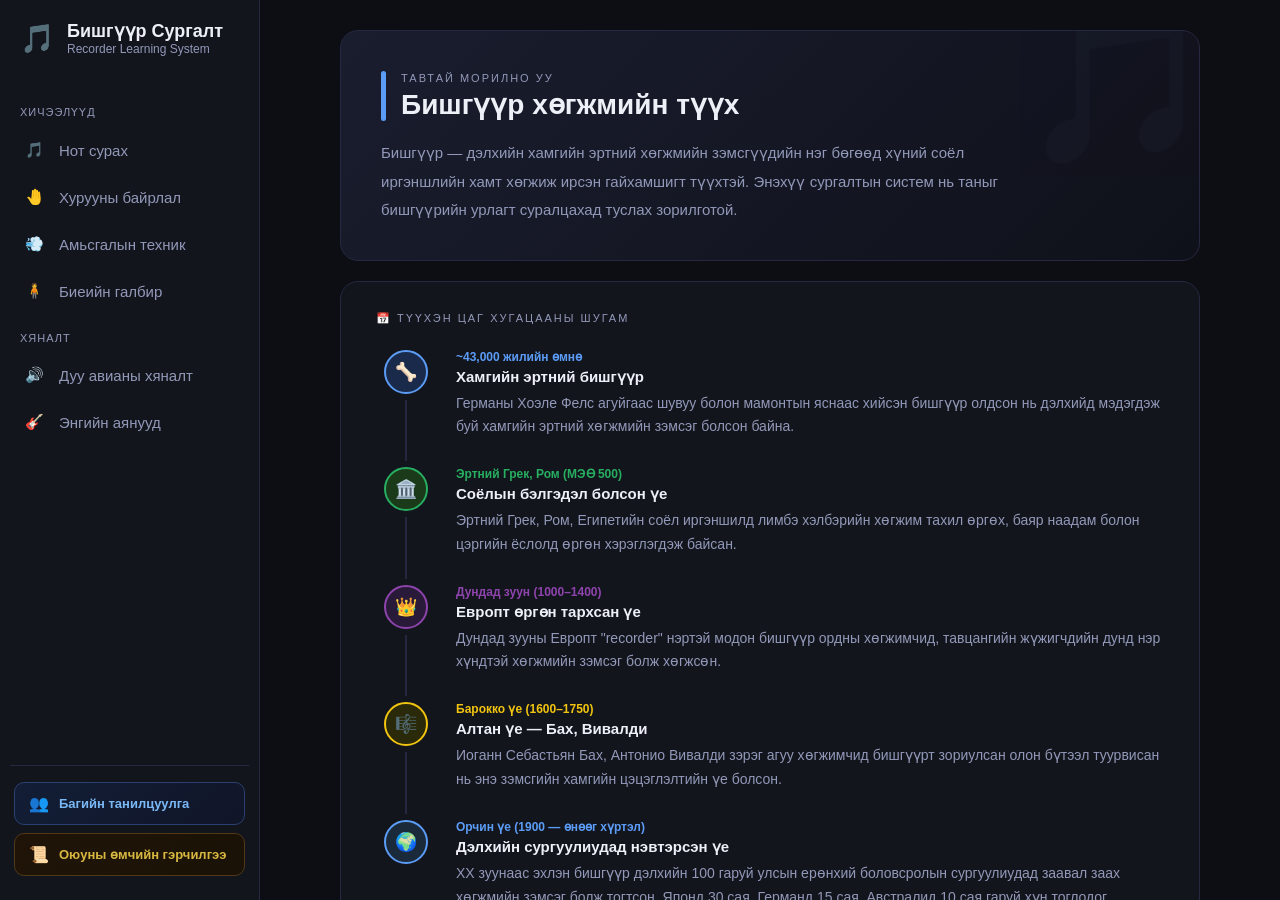
==== wwwroot/index.html @ 2602eafa "Rename Index.html to index.html" ====
﻿<!DOCTYPE html>
<html lang="mn">
<head>
    <meta charset="UTF-8" />
    <meta name="viewport" content="width=device-width, initial-scale=1.0" />
    <title>Бишгүүр Сургалт</title>
    <style>
        :root {
            --bg:  #0c0e14;
            --s1:  #13151d;
            --s2:  #191c28;
            --s3:  #1f2235;
            --bd:  #252840;
            --ac:  #5b9cf6;
            --tx:  #eef0f8;
            --tx2: #9298b8;
        }

        * { box-sizing: border-box; margin: 0; padding: 0; }

        body, html {
            background: var(--bg);
            color: var(--tx);
            font-family: 'Segoe UI', Tahoma, Geneva, Verdana, sans-serif;
            height: 100vh;
            overflow: hidden;
        }

        .app-wrapper { display: flex; height: 100vh; }

        /* ── Sidebar ── */
        .sidebar {
            width: 260px;
            background: var(--s1);
            border-right: 1px solid var(--bd);
            display: flex;
            flex-direction: column;
            padding: 20px 10px;
            flex-shrink: 0;
            overflow-y: auto;
        }
        .sidebar::-webkit-scrollbar { width: 4px; }
        .sidebar::-webkit-scrollbar-thumb { background: var(--bd); border-radius: 3px; }

        .sidebar-header {
            display: flex; align-items: center; gap: 12px;
            padding: 0 10px 30px;
        }
        .app-logo    { font-size: 28px; }
        .app-title   { font-weight: 700; font-size: 18px; color: var(--tx); }
        .app-subtitle{ font-size: 12px; color: var(--tx2); }

        .sidebar-label {
            font-size: 11px; text-transform: uppercase;
            letter-spacing: 1px; color: var(--tx2);
            margin: 20px 0 10px 10px;
        }

        .nav-menu { display: flex; flex-direction: column; gap: 5px; }

        .nav-btn {
            display: flex; align-items: center; gap: 15px;
            padding: 12px 15px;
            background: transparent; border: none;
            color: var(--tx2); border-radius: 10px;
            cursor: pointer; text-align: left;
            transition: 0.2s; font-size: 15px; width: 100%;
        }
        .nav-btn:hover  { background: var(--s2); color: var(--tx); }
        .nav-btn.active {
            background: var(--s3); color: var(--ac);
            border: 1px solid var(--bd);
        }

        /* ══════ ШИНЭ — Багийн танилцуулга & Гэрчилгээ товчнууд ══════ */
        .sb-special {
            margin-top: auto;
            padding: 16px 4px 4px;
            border-top: 1px solid var(--bd);
            display: flex;
            flex-direction: column;
            gap: 8px;
        }
        .sb-special-btn {
            display: flex;
            align-items: center;
            gap: 10px;
            width: 100%;
            padding: 11px 14px;
            border-radius: 10px;
            border: 1px solid #2a4070;
            background: linear-gradient(135deg, #121e36, #111528);
            color: #7ab8f5;
            font-size: 13px;
            font-weight: 600;
            font-family: inherit;
            cursor: pointer;
            text-align: left;
            transition: all .2s;
        }
        .sb-special-btn:hover {
            background: linear-gradient(135deg, #1a3060, #181d40);
            border-color: #4a90d9;
            color: #9ac8f8;
            transform: translateX(2px);
        }
        .sb-special-btn.gold {
            border-color: #503818;
            background: linear-gradient(135deg, #201408, #1a1206);
            color: #d8b840;
        }
        .sb-special-btn.gold:hover {
            background: linear-gradient(135deg, #2e1e0c, #22180a);
            border-color: #c09828;
            color: #f0d060;
        }

        /* ══════ MODAL ══════ */
        .lm-overlay {
            display: none;
            position: fixed;
            inset: 0;
            background: rgba(0,0,0,.78);
            backdrop-filter: blur(8px);
            z-index: 9999;
            align-items: center;
            justify-content: center;
            padding: 1rem;
            animation: fadeIn .2s ease;
        }
        .lm-overlay.open { display: flex; }
        @keyframes fadeIn {
            from { opacity: 0; }
            to   { opacity: 1; }
        }

        .lm-box {
            background: #0f111a;
            border: 1px solid #272a3e;
            border-radius: 18px;
            width: 100%;
            max-width: 720px;
            max-height: 90vh;
            overflow: hidden;
            display: flex;
            flex-direction: column;
            box-shadow: 0 28px 70px rgba(0,0,0,.75);
            animation: slideUp .3s cubic-bezier(.34,1.56,.64,1);
        }
        @keyframes slideUp {
            from { transform: translateY(20px); opacity: 0; }
            to   { transform: translateY(0); opacity: 1; }
        }

        .lm-header {
            padding: 18px 24px;
            border-bottom: 1px solid #1a1c2c;
            display: flex;
            align-items: flex-start;
            justify-content: space-between;
            gap: 14px;
            flex-shrink: 0;
        }
        .lm-badge {
            font-size: 9px; font-weight: 700; letter-spacing: .1em;
            text-transform: uppercase; padding: 3px 9px; border-radius: 5px;
            display: inline-block; margin-bottom: 6px;
        }
        .lm-badge.blue { background: #0a1828; color: #4a90d9; border: 1px solid #1a3050; }
        .lm-badge.gold { background: #1a1006; color: #c89828; border: 1px solid #302010; }
        .lm-title { font-size: 20px; font-weight: 700; line-height: 1.2; }
        .lm-close {
            width: 32px; height: 32px; border-radius: 8px;
            border: 1px solid #20222e; background: #13151e;
            color: #888; font-size: 16px; cursor: pointer;
            display: flex; align-items: center; justify-content: center;
            flex-shrink: 0;
            transition: .15s;
        }
        .lm-close:hover { background: #1c1e2c; color: #e0e0e8; transform: rotate(90deg); }

        .lm-body {
            padding: 20px 24px 24px;
            overflow-y: auto;
            flex: 1;
        }
        .lm-body::-webkit-scrollbar { width: 5px; }
        .lm-body::-webkit-scrollbar-thumb { background: #252838; border-radius: 3px; }

        /* ── ТЕАМ ── */
        .team-hero {
            display: flex; align-items: center; gap: 14px;
            padding: 14px 16px; margin-bottom: 14px;
            background: linear-gradient(135deg, #080d1a, #0c1120);
            border-radius: 12px; border: 1px solid #151e36;
        }
        .team-hero-icon { font-size: 36px; flex-shrink: 0; }
        .team-hero-name { font-size: 16px; font-weight: 700; color: #7ab8f5; }
        .team-hero-sub  { font-size: 11px; color: #5a6080; margin-top: 3px; }
        .team-count-pill {
            display: inline-flex; align-items: center; gap: 4px;
            background: #0a1828; border: 1px solid #1a3050; border-radius: 20px;
            padding: 3px 10px; font-size: 11px; color: #4a90d9; margin-top: 6px;
        }

        .search-wrap { position: relative; margin-bottom: 12px; }
        .search-input {
            width: 100%; padding: 9px 12px 9px 36px;
            background: #080a10; border: 1px solid #1e2030;
            border-radius: 9px; color: #d8d8e8;
            font-size: 13px; font-family: inherit; outline: none;
            transition: border-color .15s;
        }
        .search-input:focus { border-color: #3a70b0; }
        .search-input::placeholder { color: #444; }
        .search-icon {
            position: absolute; left: 12px; top: 50%;
            transform: translateY(-50%); font-size: 13px; pointer-events: none;
            color: #555;
        }

        .team-table-wrap {
            border-radius: 10px;
            border: 1px solid #181a26;
            background: #0a0c14;
        }
        .team-table { width: 100%; border-collapse: collapse; }
        .team-table thead { background: #0c0e16; }
        .team-table th {
            padding: 10px 12px; font-size: 10px; font-weight: 700;
            letter-spacing: .08em; text-transform: uppercase;
            color: #5a6080; text-align: left;
            border-bottom: 1px solid #1a1c28;
            position: sticky; top: 0;
            background: #0c0e16;
        }
        .team-table th:first-child { width: 36px; text-align: center; }
        .t-row { border-bottom: 1px solid #0e1018; transition: background .12s; }
        .t-row:last-child { border-bottom: none; }
        .t-row:hover { background: #111320; }
        .t-row td { padding: 10px 12px; font-size: 13px; vertical-align: middle; }
        .t-row td:first-child { text-align: center; }
        .t-num {
            font-size: 10px; color: #3a3c50; font-family: monospace;
            background: #0c0e16; border-radius: 4px; padding: 2px 6px;
        }
        .t-avatar {
            width: 28px; height: 28px; border-radius: 50%;
            display: inline-flex; align-items: center; justify-content: center;
            font-size: 11px; font-weight: 700; flex-shrink: 0;
        }
        .t-name { font-weight: 600; color: #ccccd8; display: flex; align-items: center; gap: 8px; }
        .t-school { color: #5a6a8a; font-size: 12px; }
        .t-subject {
            display: inline-block; padding: 3px 9px; border-radius: 5px;
            font-size: 11px; font-weight: 600;
        }
        .t-no-result { text-align: center; padding: 30px; color: #3a3c50; font-size: 13px; }

        /* ── ГЭРЧИЛГЭЭ ── */
        .cert-card {
            background: linear-gradient(160deg, #0e0c06, #14100a, #0e0c06);
            border: 2px solid #32240a;
            border-radius: 14px; padding: 24px;
            position: relative; overflow: hidden;
        }
        .cert-card::before {
            content: '';
            position: absolute; top: -50px; right: -50px;
            width: 180px; height: 180px;
            background: radial-gradient(circle, rgba(200,152,40,.12), transparent 70%);
            pointer-events: none;
        }
        .cert-seal {
            position: absolute; top: 18px; right: 20px;
            font-size: 36px; opacity: .55;
        }
        .cert-tag {
            font-size: 10px; font-weight: 700; letter-spacing: .14em;
            color: #c09828; text-transform: uppercase; margin-bottom: 10px;
        }
        .cert-school-name {
            font-size: 26px; font-weight: 800; color: #f0c840;
            letter-spacing: .04em; margin-bottom: 4px;
        }
        .cert-school-full { font-size: 12px; color: #907020; margin-bottom: 14px; }
        .cert-divider {
            height: 1px;
            background: linear-gradient(90deg, transparent, #302010, transparent);
            margin: 14px 0;
        }
        .cert-body {
            background: linear-gradient(135deg, #1a1206, #120e04);
            border: 1px solid #4a3010;
            border-radius: 12px; padding: 16px 18px;
            margin: 12px 0;
        }
        .cert-body-title {
            font-size: 11px; font-weight: 700; letter-spacing: .08em;
            color: #d0a030; text-transform: uppercase; margin-bottom: 10px;
            display: flex; align-items: center; gap: 6px;
        }
        .cert-body-text {
            font-size: 14px; color: #e8c060; line-height: 1.7;
            font-weight: 600;
        }
        .cert-info-grid {
            display: grid; grid-template-columns: 1fr 1fr; gap: 10px;
            margin-top: 14px;
        }
        .cert-info-item {
            background: rgba(255,255,255,.025);
            border: 1px solid #2a1c08;
            border-radius: 8px; padding: 10px 12px;
        }
        .cert-info-label {
            font-size: 9px; letter-spacing: .1em; color: #604818;
            text-transform: uppercase; margin-bottom: 4px;
        }
        .cert-info-value { font-size: 12px; color: #c09828; font-weight: 600; }
        .cert-footer {
            text-align: center; padding: 10px 14px; margin-top: 16px;
            background: #080602; border-radius: 8px;
            border: 1px solid #28180a;
            font-size: 10px; color: #604818;
        }

        /* ── Үндсэн агуулга ── */
        .main-content {
            flex: 1; overflow-y: auto; padding: 30px;
        }

        .content-card {
            background: var(--s1);
            border: 1px solid var(--bd);
            border-radius: 16px;
            padding: 30px;
            max-width: 900px;
            margin: 0 auto;
        }

        /* Scrollbar */
        ::-webkit-scrollbar { width: 4px; height: 4px; }
        ::-webkit-scrollbar-track { background: transparent; }
        ::-webkit-scrollbar-thumb { background: var(--bd); border-radius: 3px; }
    </style>
</head>
<body>

<div class="app-wrapper">

    <!-- ══════════ SIDEBAR ══════════ -->
    <div class="sidebar">
        <div class="sidebar-header">
            <div class="app-logo">🎵</div>
            <div>
                <div class="app-title">Бишгүүр Сургалт</div>
                <div class="app-subtitle">Recorder Learning System</div>
            </div>
        </div>

        <div class="sidebar-label">ХИЧЭЭЛҮҮД</div>
        <div class="nav-menu">
            <button class="nav-btn" onclick="loadLesson('notes', this)">
                <span>🎵</span> Нот сурах
            </button>
            <button class="nav-btn" onclick="loadLesson('fingering', this)">
                <span>🤚</span> Хурууны байрлал
            </button>
            <button class="nav-btn" onclick="loadLesson('breathing', this)">
                <span>💨</span> Амьсгалын техник
            </button>
            <button class="nav-btn" onclick="loadLesson('posture', this)">
                <span>🧍</span> Биеийн галбир
            </button>
        </div>

        <div class="sidebar-label">ХЯНАЛТ</div>
        <div class="nav-menu">
            <button class="nav-btn" onclick="loadLesson('sound', this)">
                <span>🔊</span> Дуу авианы хяналт
            </button>
            <button class="nav-btn" onclick="loadLesson('songs', this)">
                <span>🎸</span> Энгийн аянууд
            </button>
        </div>

        <!-- ══════════ ШИНЭ — Багийн танилцуулга & Гэрчилгээ ══════════ -->
        <div class="sb-special">
            <button type="button" class="sb-special-btn" onclick="openTeamModal()">
                <span style="font-size:16px;">👥</span> Багийн танилцуулга
            </button>
            <button type="button" class="sb-special-btn gold" onclick="openCertModal()">
                <span style="font-size:16px;">📜</span> Оюуны өмчийн гэрчилгээ
            </button>
        </div>

    </div>

    <!-- ══════════ ҮНДСЭН АГУУЛГА ══════════ -->
    <div class="main-content" id="main-wrapper">
        <div id="main-container">

            <!-- ══════ НҮҮР ХУУДАС — БИШГҮҮРИЙН ТҮҮХ ══════ -->
            <div style="display:flex; flex-direction:column; gap:20px; max-width:860px; margin:0 auto;">

                <!-- Hero хэсэг -->
                <div style="background: linear-gradient(135deg, #1a1d2e 0%, #0f111a 100%);
                            border: 1px solid var(--bd); border-radius: 18px;
                            padding: 40px 40px 35px; position: relative; overflow: hidden;">
                    <div style="position:absolute; top:-30px; right:-20px;
                                font-size:160px; opacity:0.06; line-height:1;">🎵</div>
                    <div style="display:flex; align-items:center; gap:15px; margin-bottom:18px;">
                        <div style="width:5px; height:50px; background:var(--ac); border-radius:3px;"></div>
                        <div>
                            <div style="font-size:11px; letter-spacing:2px;
                                        color:var(--tx2); text-transform:uppercase;">
                                Тавтай морилно уу
                            </div>
                            <h1 style="font-size:28px; color:var(--tx); margin-top:4px;">
                                Бишгүүр хөгжмийн түүх
                            </h1>
                        </div>
                    </div>
                    <p style="color:var(--tx2); font-size:15px; line-height:1.9; max-width:640px;">
                        Бишгүүр — дэлхийн хамгийн эртний хөгжмийн зэмсгүүдийн нэг бөгөөд
                        хүний соёл иргэншлийн хамт хөгжиж ирсэн гайхамшигт түүхтэй.
                        Энэхүү сургалтын систем нь таныг бишгүүрийн урлагт суралцахад
                        туслах зорилготой.
                    </p>
                </div>

                <!-- Цаг хугацааны шугам -->
                <div style="background:var(--s1); border:1px solid var(--bd);
                            border-radius:18px; padding:30px 35px;">
                    <div style="font-size:11px; letter-spacing:2px; color:var(--tx2);
                                text-transform:uppercase; margin-bottom:25px;">
                        📅 Түүхэн цаг хугацааны шугам
                    </div>

                    <div style="display:flex; flex-direction:column; gap:0;">

                        <div style="display:flex; gap:20px; align-items:stretch;">
                            <div style="display:flex; flex-direction:column; align-items:center; min-width:60px;">
                                <div style="width:44px; height:44px; border-radius:50%;
                                            background:#1a2a4a; border:2px solid var(--ac);
                                            display:flex; align-items:center; justify-content:center;
                                            font-size:18px; flex-shrink:0;">🦴</div>
                                <div style="width:2px; flex:1; background:var(--bd);
                                            margin:6px 0; min-height:30px;"></div>
                            </div>
                            <div style="padding-bottom:28px;">
                                <div style="font-size:12px; color:var(--ac); font-weight:600; margin-bottom:4px;">~43,000 жилийн өмнө</div>
                                <div style="font-size:15px; font-weight:700; color:var(--tx); margin-bottom:6px;">Хамгийн эртний бишгүүр</div>
                                <div style="font-size:14px; color:var(--tx2); line-height:1.7;">Германы Хоэле Фелс агуйгаас шувуу болон мамонтын яснаас хийсэн бишгүүр олдсон нь дэлхийд мэдэгдэж буй хамгийн эртний хөгжмийн зэмсэг болсон байна.</div>
                            </div>
                        </div>

                        <div style="display:flex; gap:20px; align-items:stretch;">
                            <div style="display:flex; flex-direction:column; align-items:center; min-width:60px;">
                                <div style="width:44px; height:44px; border-radius:50%;
                                            background:#1a3a1a; border:2px solid #27ae60;
                                            display:flex; align-items:center; justify-content:center;
                                            font-size:18px; flex-shrink:0;">🏛️</div>
                                <div style="width:2px; flex:1; background:var(--bd); margin:6px 0; min-height:30px;"></div>
                            </div>
                            <div style="padding-bottom:28px;">
                                <div style="font-size:12px; color:#27ae60; font-weight:600; margin-bottom:4px;">Эртний Грек, Ром (МЭӨ 500)</div>
                                <div style="font-size:15px; font-weight:700; color:var(--tx); margin-bottom:6px;">Соёлын бэлгэдэл болсон үе</div>
                                <div style="font-size:14px; color:var(--tx2); line-height:1.7;">Эртний Грек, Ром, Египетийн соёл иргэншилд лимбэ хэлбэрийн хөгжим тахил өргөх, баяр наадам болон цэргийн ёслолд өргөн хэрэглэгдэж байсан.</div>
                            </div>
                        </div>

                        <div style="display:flex; gap:20px; align-items:stretch;">
                            <div style="display:flex; flex-direction:column; align-items:center; min-width:60px;">
                                <div style="width:44px; height:44px; border-radius:50%;
                                            background:#2a1a3a; border:2px solid #8e44ad;
                                            display:flex; align-items:center; justify-content:center;
                                            font-size:18px; flex-shrink:0;">👑</div>
                                <div style="width:2px; flex:1; background:var(--bd); margin:6px 0; min-height:30px;"></div>
                            </div>
                            <div style="padding-bottom:28px;">
                                <div style="font-size:12px; color:#8e44ad; font-weight:600; margin-bottom:4px;">Дундад зуун (1000–1400)</div>
                                <div style="font-size:15px; font-weight:700; color:var(--tx); margin-bottom:6px;">Европт өргөн тархсан үе</div>
                                <div style="font-size:14px; color:var(--tx2); line-height:1.7;">Дундад зууны Европт "recorder" нэртэй модон бишгүүр ордны хөгжимчид, тавцангийн жүжигчдийн дунд нэр хүндтэй хөгжмийн зэмсэг болж хөгжсөн.</div>
                            </div>
                        </div>

                        <div style="display:flex; gap:20px; align-items:stretch;">
                            <div style="display:flex; flex-direction:column; align-items:center; min-width:60px;">
                                <div style="width:44px; height:44px; border-radius:50%;
                                            background:#2a2a0a; border:2px solid #f1c40f;
                                            display:flex; align-items:center; justify-content:center;
                                            font-size:18px; flex-shrink:0;">🎼</div>
                                <div style="width:2px; flex:1; background:var(--bd); margin:6px 0; min-height:30px;"></div>
                            </div>
                            <div style="padding-bottom:28px;">
                                <div style="font-size:12px; color:#f1c40f; font-weight:600; margin-bottom:4px;">Барокко үе (1600–1750)</div>
                                <div style="font-size:15px; font-weight:700; color:var(--tx); margin-bottom:6px;">Алтан үе — Бах, Вивалди</div>
                                <div style="font-size:14px; color:var(--tx2); line-height:1.7;">Иоганн Себастьян Бах, Антонио Вивалди зэрэг агуу хөгжимчид бишгүүрт зориулсан олон бүтээл туурвисан нь энэ зэмсгийн хамгийн цэцэглэлтийн үе болсон.</div>
                            </div>
                        </div>

                        <div style="display:flex; gap:20px; align-items:stretch;">
                            <div style="display:flex; flex-direction:column; align-items:center; min-width:60px;">
                                <div style="width:44px; height:44px; border-radius:50%;
                                            background:#1a2a3a; border:2px solid var(--ac);
                                            display:flex; align-items:center; justify-content:center;
                                            font-size:18px; flex-shrink:0;">🌍</div>
                            </div>
                            <div style="padding-bottom:10px;">
                                <div style="font-size:12px; color:var(--ac); font-weight:600; margin-bottom:4px;">Орчин үе (1900 — өнөөг хүртэл)</div>
                                <div style="font-size:15px; font-weight:700; color:var(--tx); margin-bottom:6px;">Дэлхийн сургуулиудад нэвтэрсэн үе</div>
                                <div style="font-size:14px; color:var(--tx2); line-height:1.7;">XX зуунаас эхлэн бишгүүр дэлхийн 100 гаруй улсын ерөнхий боловсролын сургуулиудад заавал заах хөгжмийн зэмсэг болж тогтсон. Японд 30 сая, Германд 15 сая, Австралид 10 сая гаруй хүн тоглодог.</div>
                            </div>
                        </div>

                    </div>
                </div>

                <!-- Статистик карт -->
                <div style="display:grid; grid-template-columns:repeat(3,1fr); gap:15px;">
                    <div style="background:var(--s1); border:1px solid var(--bd); border-radius:14px; padding:22px; text-align:center;">
                        <div style="font-size:36px; font-weight:900; color:var(--ac); line-height:1;">43,000+</div>
                        <div style="font-size:13px; color:var(--tx2); margin-top:6px;">жилийн түүхтэй</div>
                    </div>
                    <div style="background:var(--s1); border:1px solid var(--bd); border-radius:14px; padding:22px; text-align:center;">
                        <div style="font-size:36px; font-weight:900; color:#27ae60; line-height:1;">100+</div>
                        <div style="font-size:13px; color:var(--tx2); margin-top:6px;">улсад заагддаг</div>
                    </div>
                    <div style="background:var(--s1); border:1px solid var(--bd); border-radius:14px; padding:22px; text-align:center;">
                        <div style="font-size:36px; font-weight:900; color:#f1c40f; line-height:1;">50M+</div>
                        <div style="font-size:13px; color:var(--tx2); margin-top:6px;">тоглогч дэлхий даяар</div>
                    </div>
                </div>

                <!-- Яагаад бишгүүр сурах вэ -->
                <div style="background:var(--s1); border:1px solid var(--bd); border-radius:18px; padding:30px 35px; margin-bottom:30px;">
                    <div style="font-size:11px; letter-spacing:2px; color:var(--tx2); text-transform:uppercase; margin-bottom:20px;">🎯 Яагаад бишгүүр сурах вэ?</div>
                    <div style="display:grid; grid-template-columns:1fr 1fr; gap:14px;">
                        <div style="display:flex; gap:14px; align-items:flex-start; background:var(--s2); border-radius:12px; padding:16px;">
                            <div style="font-size:24px;">🧠</div>
                            <div>
                                <div style="font-size:14px; font-weight:700; color:var(--tx); margin-bottom:4px;">Тархины хөгжил</div>
                                <div style="font-size:13px; color:var(--tx2); line-height:1.6;">Хөгжим тоглох нь тархины хоёр хагасыг зэрэг ажиллуулж, санах ой болон анхаарлыг сайжруулдаг.</div>
                            </div>
                        </div>
                        <div style="display:flex; gap:14px; align-items:flex-start; background:var(--s2); border-radius:12px; padding:16px;">
                            <div style="font-size:24px;">💨</div>
                            <div>
                                <div style="font-size:14px; font-weight:700; color:var(--tx); margin-bottom:4px;">Амьсгалын чадвар</div>
                                <div style="font-size:13px; color:var(--tx2); line-height:1.6;">Бишгүүр үлээх нь уушгины багтаамжийг нэмэгдүүлж, амьсгалын зөв техникийг сургадаг.</div>
                            </div>
                        </div>
                        <div style="display:flex; gap:14px; align-items:flex-start; background:var(--s2); border-radius:12px; padding:16px;">
                            <div style="font-size:24px;">👐</div>
                            <div>
                                <div style="font-size:14px; font-weight:700; color:var(--tx); margin-bottom:4px;">Хурууны нарийн моторик</div>
                                <div style="font-size:13px; color:var(--tx2); line-height:1.6;">Хурууны нарийн хөдөлгөөн нь гарын булчин болон мэдрэлийг хөгжүүлдэг.</div>
                            </div>
                        </div>
                        <div style="display:flex; gap:14px; align-items:flex-start; background:var(--s2); border-radius:12px; padding:16px;">
                            <div style="font-size:24px;">🎒</div>
                            <div>
                                <div style="font-size:14px; font-weight:700; color:var(--tx); margin-bottom:4px;">Хялбар эхлэлийн зэмсэг</div>
                                <div style="font-size:13px; color:var(--tx2); line-height:1.6;">Бусад хөгжмийн зэмсгийн суурь болдог тул хөгжмийн боловсролд хамгийн тохиромжтой эхлэл.</div>
                            </div>
                        </div>
                    </div>
                </div>

            </div>
            <!-- ══════ НҮҮР ХУУДАС ТӨГСГӨЛ ══════ -->

        </div>
    </div>

</div>

<!-- ══════════ MODAL 1: БАГИЙН ТАНИЛЦУУЛГА ══════════ -->
<div class="lm-overlay" id="modal-team" onclick="if(event.target===this)closeTeamModal()">
    <div class="lm-box">
        <div class="lm-header">
            <div>
                <div class="lm-badge blue">👥 БИШГҮҮР СУРГАЛТЫН СИСТЕМ</div>
                <div class="lm-title" style="color:#7ab8f5">Багийн танилцуулга</div>
            </div>
            <button class="lm-close" onclick="closeTeamModal()">✕</button>
        </div>
        <div class="lm-body">
            <div class="team-hero">
                <div class="team-hero-icon">🏫</div>
                <div>
                    <div class="team-hero-name">БИШГҮҮР СУРГАЛТЫН СИСТЕМ</div>
                    <div class="team-hero-sub">Recorder Learning System · Багийн гишүүд</div>
                    <div class="team-count-pill">👩‍🏫 <span id="team-count-lbl">26</span> багш</div>
                </div>
            </div>
            <div class="search-wrap">
                <span class="search-icon">🔍</span>
                <input class="search-input" id="team-search-inp" type="text"
                       placeholder="Нэр, сургууль, хичээлээр хайх..."
                       oninput="renderTeamTable(this.value)">
            </div>
            <div class="team-table-wrap">
                <table class="team-table">
                    <thead>
                        <tr>
                            <th>#</th>
                            <th>Багшийн нэр</th>
                            <th>Сургууль / байгууллага</th>
                            <th>Хичээл</th>
                        </tr>
                    </thead>
                    <tbody id="team-tbody"></tbody>
                </table>
            </div>
        </div>
    </div>
</div>

<!-- ══════════ MODAL 2: ОЮУНЫ ӨМЧИЙН ГЭРЧИЛГЭЭ ══════════ -->
<div class="lm-overlay" id="modal-cert" onclick="if(event.target===this)closeCertModal()">
    <div class="lm-box" style="max-width:560px;">
        <div class="lm-header">
            <div>
                <div class="lm-badge gold">📜 ОЮУНЫ ӨМЧИЙН ГЭРЧИЛГЭЭ</div>
                <div class="lm-title" style="color:#e8c040">Бишгүүр Сургалтын Систем</div>
            </div>
            <button class="lm-close" onclick="closeCertModal()">✕</button>
        </div>
        <div class="lm-body">
            <div class="cert-card">
                <div class="cert-seal">🏅</div>
                <div class="cert-tag">📌 Бүтээгч баг</div>
                <div class="cert-school-name">БАГАТЭНГЭР</div>
                <div class="cert-school-full">Олон улсын сургууль</div>

                <div class="cert-divider"></div>

                <div class="cert-body">
                    <div class="cert-body-title">
                        💻 Багийн нэр
                    </div>
                    <div class="cert-body-text">
                        Багатэнгэр ОУ сургуулийн<br>
                        Мэдээлэл технологийн баг
                    </div>
                </div>

                <div class="cert-info-grid">
                    <div class="cert-info-item">
                        <div class="cert-info-label">📅 Огноо</div>
                        <div class="cert-info-value">2025 он</div>
                    </div>
                    <div class="cert-info-item">
                        <div class="cert-info-label">🎵 Бүтээгдэхүүн</div>
                        <div class="cert-info-value">Бишгүүр Сургалт</div>
                    </div>
                    <div class="cert-info-item">
                        <div class="cert-info-label">⚙️ Технологи</div>
                        <div class="cert-info-value">HTML5 / JavaScript</div>
                    </div>
                    <div class="cert-info-item">
                        <div class="cert-info-label">🏆 Эрх</div>
                        <div class="cert-info-value">Хамгаалагдсан</div>
                    </div>
                </div>

                <div class="cert-footer">
                    © 2025 БАГАТЭНГЭР ОУ СУРГУУЛЬ · Бүх эрх хуулиар хамгаалагдсан
                </div>
            </div>
        </div>
    </div>
</div>

<script>
    /* ══════════════════════════════════════
       БАГИЙН ӨГӨГДӨЛ — 26 багш
    ══════════════════════════════════════ */
    const TEAM = [
        { name:'Баасанжав Цэдмаа',              school:'Ирээдүй',                                              subject:'Англи хэл' },
        { name:'Махвал Золжаргал',              school:'Нийслэлийн нэгдүгээр сургууль',                       subject:'Газарзүйн багш' },
        { name:'Дамдинбазар Цэрэннамжил',       school:'Ивээлийн найзууд цэцэрлэг',                           subject:'Монгол хэлний багш' },
        { name:'Мөнхтөр Отгончимэг',            school:'—',                                                    subject:'Сургуулийн өмнөх боловсролын багш' },
        { name:'Шура Болормаа',                 school:'Ерөнхий Боловсролын Номын ёс сургууль',                subject:'Мэдээллийн технологи' },
        { name:'Г. Отгонтуяа',                  school:'62-р сургууль',                                        subject:'Дүрслэх урлаг' },
        { name:'Гансүх Батгэрэл',               school:'Номын ёс сургууль',                                    subject:'Солонгос хэлний багш' },
        { name:'Б. Дайрий',                     school:'НЕБ-ын Ирээдүй сургууль',                             subject:'Нийгмийн ухааны багш' },
        { name:'Аюушжав овогтой Алтанцэцэг',    school:'НЕБ-ын Эрдмийн Өргөө сургууль',                       subject:'Бага ангийн багш' },
        { name:'Мөнхбаатарын Нандин-Эрдэнэ',    school:'НЕБ-ын 45-р сургууль',                                 subject:'Дизайн технологи' },
        { name:'Дарамбазар Сугармаа',           school:'11-р сургууль',                                        subject:'Биологи' },
        { name:'Пүрвээ Үнэнбат',                school:'"Үр-Эрдэнэ" өдөр өнжүүлэх төв',                       subject:'Бага боловсролын багш' },
        { name:'Балжинням Баттуяа',             school:'Нийслэлийн ерөнхий боловсролын "Ирээдүй" сургууль',    subject:'Бага ангийн багш' },
        { name:'Амар овогтой Цэндбаатар',       school:'Цэлмэг Дижитал интернэйшнл сургууль',                  subject:'График дизайн' },
        { name:'Баатар Армунаа',                school:'Шинэ эхлэл олон улсын хөтөлбөрийн сургууль',           subject:'Математикийн багш' },
        { name:'Дүвчиндорж Оюунчимэг',          school:'—',                                                    subject:'Англи хэл' },
        { name:'Отгоны Мөнхцэцэг',              school:'НЕБ-ын 63 дугаар сургууль',                            subject:'Тусгай хэрэгцээт боловсрол' },
        { name:'Батнямын Даваажаргал',          school:'НЕБ-ийн "Хөгжил" сургууль',                            subject:'Англи хэлний багш' },
        { name:'Дэмбэрэлбаясгалан Дэлгэрмаа',   school:'25-р сургууль',                                        subject:'Түүх, тусгай хэрэгцээт боловсролын багш' },
        { name:'Ганмягмар овогтой Дөлгөөнсувд', school:'ШУТИС',                                                subject:'Мэдээлэл холбооны сүлжээний инжнерчлэл' },
        { name:'Дэлгэрийн Амармэнд',            school:'52-р сургууль',                                        subject:'Мэдээллийн технологийн багш' },
        { name:'Аръяа Болортуяа',               school:'31-р сургууль',                                        subject:'Мэдээлэл технологийн багш' },
        { name:'Б. Долгорсүрэн',                school:'Ирээдүй',                                              subject:'Бага ангийн багш' },
        { name:'Рагчаагийн Бигэрмаа',           school:'ШУТИС, Гадаад хэлний сургууль, Ази судлалын тэнхим',   subject:'Монгол хэл, уран зохиолын багш' },
        { name:'Намшир Ариунзаяа',              school:'11-р сургууль',                                        subject:'Дүрслэх урлаг дизайн технологийн багш' },
        { name:'Наранцэцэг Шинэбаяр',           school:'16-р сургууль',                                        subject:'Дизайн технологи багш' },
    ];

    const AV_COLORS = ['#4a90d9','#3dbe6a','#9a70d9','#d060a0','#d0a030','#e07050','#3dc8b0','#5090e0','#c050c0','#50c080','#d97070','#7090e0'];

    /* Хичээлийн төрөлд харгалзах өнгөний загвар */
    function subjectStyle(s) {
        if (s.includes('МТ') || s.includes('Мэдээл') || s.includes('инжнер'))
            return 'background:#081424;color:#4890d8;border:1px solid #102040';
        if (s.includes('Дизайн') || s.includes('График') || s.includes('Дүрслэх'))
            return 'background:#14082a;color:#9060d0;border:1px solid #201040';
        if (s.includes('Англи'))
            return 'background:#081a1a;color:#30b0a0;border:1px solid #0e2828';
        if (s.includes('Монгол') || s.includes('уран'))
            return 'background:#081a10;color:#30a860;border:1px solid #0e2818';
        if (s.includes('Биологи'))
            return 'background:#081808;color:#40a840;border:1px solid #0e2810';
        if (s.includes('Бага') || s.includes('өмнөх'))
            return 'background:#1a1808;color:#c0a020;border:1px solid #282408';
        if (s.includes('Математик'))
            return 'background:#081428;color:#4080d0;border:1px solid #102038';
        if (s.includes('Түүх') || s.includes('Нийгмийн'))
            return 'background:#181408;color:#b08020;border:1px solid #281e08';
        if (s.includes('Тусгай'))
            return 'background:#201008;color:#d06820;border:1px solid #301808';
        if (s.includes('Солонгос'))
            return 'background:#180818;color:#d060b0;border:1px solid #280828';
        if (s.includes('Газар'))
            return 'background:#081808;color:#40a840;border:1px solid #0e2810';
        return 'background:#101216;color:#607080;border:1px solid #181e24';
    }

    /* Хүснэгтийг рендерлэх — хайлт хийсэн үед шүүнэ */
    function renderTeamTable(query) {
        query = (query || '').toLowerCase().trim();
        const list = query
            ? TEAM.filter(m =>
                m.name.toLowerCase().includes(query) ||
                m.school.toLowerCase().includes(query) ||
                m.subject.toLowerCase().includes(query))
            : TEAM;

        document.getElementById('team-count-lbl').textContent = list.length;
        const tbody = document.getElementById('team-tbody');
        tbody.innerHTML = '';

        if (!list.length) {
            tbody.innerHTML = '<tr><td colspan="4" class="t-no-result">🔍 Тохирох багш олдсонгүй</td></tr>';
            return;
        }

        list.forEach(m => {
            const realIndex = TEAM.indexOf(m);
            const col = AV_COLORS[realIndex % AV_COLORS.length];
            // Овог үсэгийг арилгаж эхний үсэгийг авах
            const init = m.name.replace(/^[А-ЯӨҮа-яөүA-Z]\.\s*/, '').charAt(0).toUpperCase();

            const tr = document.createElement('tr');
            tr.className = 't-row';
            tr.innerHTML = `
                <td><span class="t-num">${String(realIndex + 1).padStart(2, '0')}</span></td>
                <td>
                    <div class="t-name">
                        <span class="t-avatar" style="background:${col}1e;border:1.5px solid ${col}55;color:${col}">${init}</span>
                        ${m.name}
                    </div>
                </td>
                <td><span class="t-school">${m.school}</span></td>
                <td><span class="t-subject" style="${subjectStyle(m.subject)}">${m.subject}</span></td>
            `;
            tbody.appendChild(tr);
        });
    }

    /* Modal нээх / хаах */
    function openTeamModal() {
        renderTeamTable('');
        document.getElementById('team-search-inp').value = '';
        document.getElementById('modal-team').classList.add('open');
        document.body.style.overflow = 'hidden';
        setTimeout(() => document.getElementById('team-search-inp').focus(), 280);
    }
    function closeTeamModal() {
        document.getElementById('modal-team').classList.remove('open');
        document.body.style.overflow = '';
    }
    function openCertModal() {
        document.getElementById('modal-cert').classList.add('open');
        document.body.style.overflow = 'hidden';
    }
    function closeCertModal() {
        document.getElementById('modal-cert').classList.remove('open');
        document.body.style.overflow = '';
    }

    /* ESC товчоор хаах */
    document.addEventListener('keydown', e => {
        if (e.key === 'Escape') {
            closeTeamModal();
            closeCertModal();
        }
    });

    /* ══════════════════════════════════════
       ХИЧЭЭЛ АЧААЛАХ
    ══════════════════════════════════════ */
    function loadLesson(lessonType, element) {
        const mainContainer = document.getElementById('main-container');
        const mainWrapper   = document.getElementById('main-wrapper');

        document.querySelectorAll('.nav-btn').forEach(btn => btn.classList.remove('active'));
        if (element) element.classList.add('active');

        if (lessonType === 'notes') {
            mainWrapper.style.padding  = '0';
            mainWrapper.style.overflow = 'hidden';
            mainContainer.innerHTML = `
                <div style="height:100vh; width:100%; overflow:hidden;">
                    <iframe src="/notes_lesson.html"
                            style="width:100%; height:100%; border:none;"
                            allow="autoplay"></iframe>
                </div>`;
        }
        else if (lessonType === 'fingering') {
            mainWrapper.style.padding  = '0';
            mainWrapper.style.overflow = 'hidden';
            mainContainer.innerHTML = `
                <div style="height:100vh; width:100%; overflow:hidden;">
                    <iframe src="/fingering_lesson.html"
                            style="width:100%; height:100%; border:none;"
                            allow="autoplay"></iframe>
                </div>`;
        }
        else if (lessonType === 'posture') {
            mainWrapper.style.padding  = '30px';
            mainWrapper.style.overflow = 'auto';
            mainContainer.innerHTML = `
                <div style="height:calc(100vh - 80px); width:100%; border-radius:16px;
                            overflow:hidden; border:1px solid #252840; background:#000;">
                    <iframe src="/posture_coach.html"
                            style="width:100%; height:100%; border:none;"
                            allow="camera; microphone;"></iframe>
                </div>`;
        }
        else if (lessonType === 'breathing') {
            mainWrapper.style.padding  = '30px';
            mainWrapper.style.overflow = 'auto';
            mainContainer.innerHTML = `
                <div style="height:calc(100vh - 80px); width:100%; border-radius:16px;
                            overflow:hidden; border:1px solid #252840; background:#1a1a2e;">
                    <iframe src="/breathing_lesson.html"
                            style="width:100%; height:100%; border:none;"></iframe>
                </div>`;
        }
        else if (lessonType === 'songs') {
            window.location.href = '/engiin-ayalguu.html';
            return;
        }
        else if (lessonType === 'sound') {
            mainWrapper.style.padding  = '30px';
            mainWrapper.style.overflow = 'auto';
            mainContainer.innerHTML = `
                <div style="height:calc(100vh - 80px); width:100%; border-radius:16px;
                            overflow:hidden; border:1px solid #252840; background:#1a1a2e;">
                    <iframe src="/flute_trainer.html"
                            style="width:100%; height:100%; border:none;"
                            allow="camera; microphone;"></iframe>
                </div>`;
        }
        else {
            mainWrapper.style.padding  = '30px';
            mainWrapper.style.overflow = 'auto';
            mainContainer.innerHTML = `
                <div style="padding:40px; text-align:center; background:var(--s1);
                            border:1px solid var(--bd); border-radius:16px;
                            max-width:900px; margin:0 auto;">
                    <h1 style="color:#fff; font-size:2.5rem;">Хичээл</h1>
                    <p style="color:#9298b8; margin-top:20px; font-size:1.1rem;">
                        Энэхүү хичээлийн агуулга удахгүй орох болно.
                    </p>
                    <div style="margin-top:40px; opacity:0.2; font-size:100px;">📖</div>
                </div>`;
        }
    }
</script>

</body>
</html>
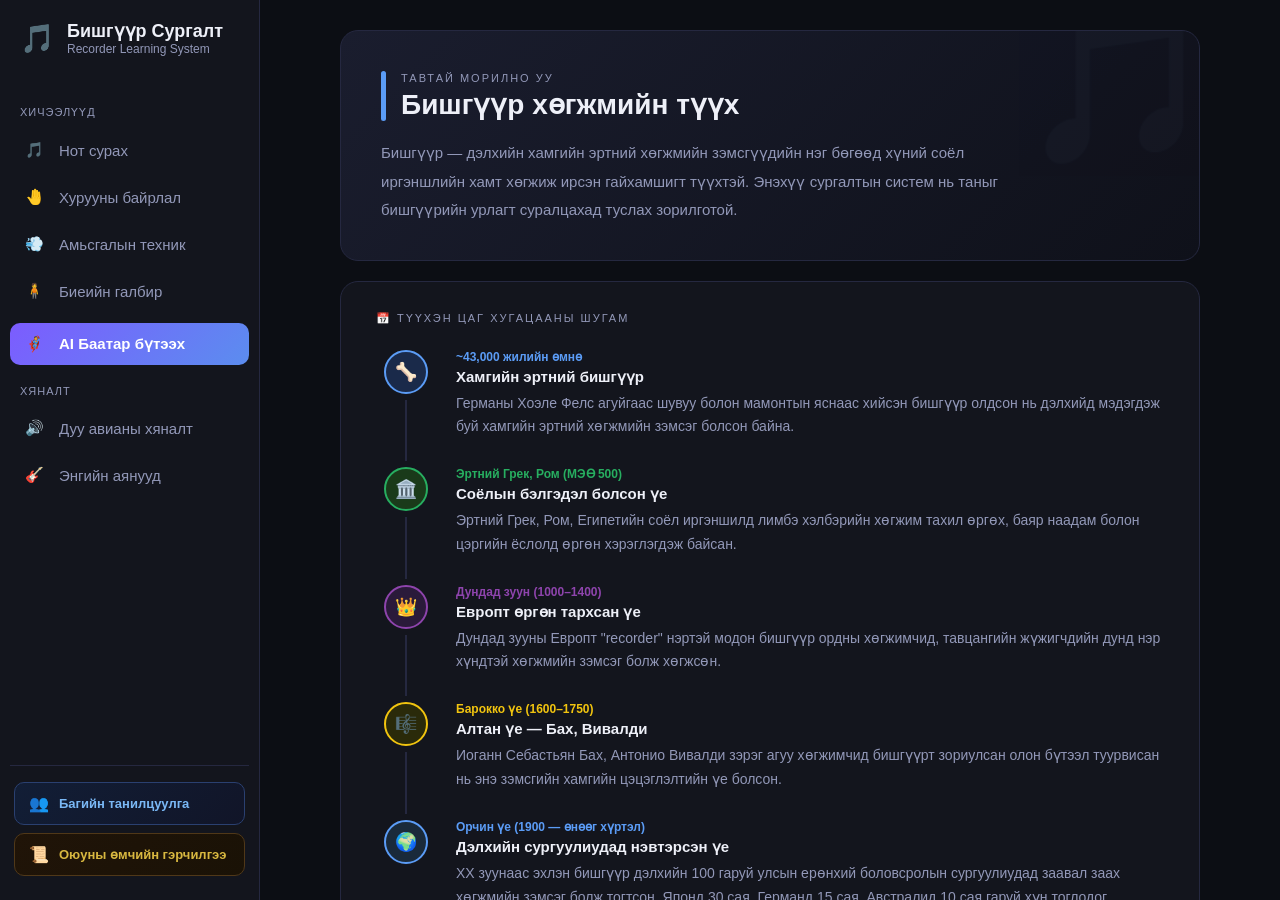
==== commit 1b23be05: "Hero_add" ====
--- a/wwwroot/index.html
+++ b/wwwroot/index.html
@@ -4,6 +4,8 @@
     <meta charset="UTF-8" />
     <meta name="viewport" content="width=device-width, initial-scale=1.0" />
     <title>Бишгүүр Сургалт</title>
+    <link rel="stylesheet" href="/css/cursor.css">
+    <script src="/js/analytics.js"></script>
     <style>
         :root {
             --bg:  #0c0e14;
@@ -28,6 +30,10 @@
 
         .app-wrapper { display: flex; height: 100vh; }
 
+        /* ── Гар утасны дээд мөр (анхдагч: нуугдсан) ── */
+        .mobile-topbar { display: none; }
+        .sidebar-backdrop { display: none; }
+
         /* ── Sidebar ── */
         .sidebar {
             width: 260px;
@@ -72,7 +78,7 @@
             border: 1px solid var(--bd);
         }
 
-        /* ══════ ШИНЭ — Багийн танилцуулга & Гэрчилгээ товчнууд ══════ */
+        /* ══════ Багийн танилцуулга & Гэрчилгээ товчнууд ══════ */
         .sb-special {
             margin-top: auto;
             padding: 16px 4px 4px;
@@ -131,9 +137,8 @@
         .lm-overlay.open { display: flex; }
         @keyframes fadeIn {
             from { opacity: 0; }
-            to   { opacity: 1; }
-        }
-
+            to { opacity: 1; }
+        }
         .lm-box {
             background: #0f111a;
             border: 1px solid #272a3e;
@@ -149,9 +154,8 @@
         }
         @keyframes slideUp {
             from { transform: translateY(20px); opacity: 0; }
-            to   { transform: translateY(0); opacity: 1; }
-        }
-
+            to { transform: translateY(0); opacity: 1; }
+        }
         .lm-header {
             padding: 18px 24px;
             border-bottom: 1px solid #1a1c2c;
@@ -178,7 +182,6 @@
             transition: .15s;
         }
         .lm-close:hover { background: #1c1e2c; color: #e0e0e8; transform: rotate(90deg); }
-
         .lm-body {
             padding: 20px 24px 24px;
             overflow-y: auto;
@@ -196,13 +199,12 @@
         }
         .team-hero-icon { font-size: 36px; flex-shrink: 0; }
         .team-hero-name { font-size: 16px; font-weight: 700; color: #7ab8f5; }
-        .team-hero-sub  { font-size: 11px; color: #5a6080; margin-top: 3px; }
+        .team-hero-sub { font-size: 11px; color: #5a6080; margin-top: 3px; }
         .team-count-pill {
             display: inline-flex; align-items: center; gap: 4px;
             background: #0a1828; border: 1px solid #1a3050; border-radius: 20px;
             padding: 3px 10px; font-size: 11px; color: #4a90d9; margin-top: 6px;
         }
-
         .search-wrap { position: relative; margin-bottom: 12px; }
         .search-input {
             width: 100%; padding: 9px 12px 9px 36px;
@@ -218,11 +220,11 @@
             transform: translateY(-50%); font-size: 13px; pointer-events: none;
             color: #555;
         }
-
         .team-table-wrap {
             border-radius: 10px;
             border: 1px solid #181a26;
             background: #0a0c14;
+            overflow-x: auto;
         }
         .team-table { width: 100%; border-collapse: collapse; }
         .team-table thead { background: #0c0e16; }
@@ -330,27 +332,127 @@
             flex: 1; overflow-y: auto; padding: 30px;
         }
 
-        .content-card {
-            background: var(--s1);
-            border: 1px solid var(--bd);
-            border-radius: 16px;
-            padding: 30px;
-            max-width: 900px;
-            margin: 0 auto;
-        }
-
-        /* Scrollbar */
+        .grid-3 { display:grid; grid-template-columns:repeat(3,1fr); gap:15px; }
+        .grid-2 { display:grid; grid-template-columns:1fr 1fr; gap:14px; }
+
         ::-webkit-scrollbar { width: 4px; height: 4px; }
         ::-webkit-scrollbar-track { background: transparent; }
         ::-webkit-scrollbar-thumb { background: var(--bd); border-radius: 3px; }
+
+        /* ════════════════════════════════════════════════
+           📱 ГАР УТАСНЫ RESPONSIVE ЗАГВАР  (≤ 820px)
+        ════════════════════════════════════════════════ */
+        @media (max-width: 820px) {
+
+            body, html { overflow: auto; height: auto; }
+            .app-wrapper { flex-direction: column; height: auto; min-height: 100vh; }
+
+            /* Дээд мөр — ☰ товч + гарчиг */
+            .mobile-topbar {
+                display: flex;
+                align-items: center;
+                gap: 12px;
+                padding: 12px 16px;
+                background: var(--s1);
+                border-bottom: 1px solid var(--bd);
+                position: sticky;
+                top: 0;
+                z-index: 1000;
+            }
+            .hamburger-btn {
+                width: 42px; height: 42px;
+                background: var(--s2); border: 1px solid var(--bd);
+                border-radius: 10px; color: var(--tx);
+                font-size: 20px; cursor: pointer;
+                display: flex; align-items: center; justify-content: center;
+                flex-shrink: 0;
+            }
+            .mobile-topbar .app-title { font-size: 16px; }
+            .mobile-topbar .app-subtitle { font-size: 10px; }
+
+            /* Sidebar → зүүнээс гарч ирэх татах цэс */
+            .sidebar {
+                position: fixed;
+                top: 0; left: 0;
+                height: 100vh;
+                width: 280px;
+                max-width: 84vw;
+                transform: translateX(-100%);
+                transition: transform .3s ease;
+                z-index: 2000;
+                box-shadow: 4px 0 30px rgba(0,0,0,.6);
+            }
+            .sidebar.open { transform: translateX(0); }
+
+            /* Харанхуй дэвсгэр */
+            .sidebar-backdrop {
+                position: fixed; inset: 0;
+                background: rgba(0,0,0,.6);
+                z-index: 1500;
+            }
+            .sidebar-backdrop.open { display: block; }
+
+            /* Үндсэн агуулга бүтэн өргөн */
+            .main-content {
+                padding: 16px;
+                height: auto;
+                overflow: visible;
+            }
+
+            /* Картууд босоо өрөгдөнө */
+            .grid-3, .grid-2 { grid-template-columns: 1fr !important; }
+
+            /* Hero хэсэг багасгах */
+            .hero-card { padding: 26px 22px !important; }
+            .hero-card h1 { font-size: 22px !important; }
+
+            /* Modal бараг бүтэн дэлгэц */
+            .lm-box { max-height: 92vh; }
+            .lm-header { padding: 16px 18px; }
+            .lm-body { padding: 16px 18px 20px; }
+            .lm-title { font-size: 18px; }
+
+            /* Хүснэгт хэвтээ гүйлгэх */
+            .team-table { min-width: 460px; }
+        }
     </style>
 </head>
 <body>
 
 <div class="app-wrapper">
 
+    <!-- ══════════ ГАР УТАСНЫ ДЭЭД МӨР ══════════ -->
+    <div class="mobile-topbar">
+        <button class="hamburger-btn" onclick="toggleSidebar()">☰</button>
+        <div>
+            <div class="app-title">Бишгүүр Сургалт</div>
+            <div class="app-subtitle">Recorder Learning System</div>
+        </div>
+    </div>
+
+    <!-- 🦸 Идэвхтэй баатрын чип (дээд баруун) -->
+    <style>
+      #hero-chip{position:fixed;top:12px;right:16px;z-index:300;display:none;align-items:center;gap:9px;
+        background:linear-gradient(135deg,#7c5cff,#5b8def);color:#fff;border-radius:30px;padding:6px 15px 6px 7px;
+        cursor:pointer;box-shadow:0 6px 18px rgba(124,92,255,.45);border:none;font-family:inherit;transition:transform .15s}
+      #hero-chip:hover{transform:translateY(-1px)}
+      #hero-chip:active{transform:scale(.97)}
+      #hero-chip.show{display:flex}
+      #hero-chip .h-em{width:32px;height:32px;border-radius:50%;background:rgba(255,255,255,.25);
+        display:flex;align-items:center;justify-content:center;font-size:17px;flex-shrink:0}
+      #hero-chip small{display:block;font-size:9px;opacity:.9;line-height:1.1;text-align:left}
+      #hero-chip b{font-size:13px;line-height:1.2;text-align:left}
+    </style>
+    <button id="hero-chip" onclick="location.href='/baatar.html'" title="Миний AI баатар руу очих">
+      <span class="h-em" id="hero-chip-emoji">🦸</span>
+      <div><small>Миний баатар</small><b id="hero-chip-name">—</b></div>
+    </button>
+
+    <!-- Харанхуй дэвсгэр (цэс нээгдэхэд) -->
+    <div class="sidebar-backdrop" id="sidebar-backdrop" onclick="closeSidebar()"></div>
+
     <!-- ══════════ SIDEBAR ══════════ -->
-    <div class="sidebar">
+    <div class="sidebar" id="sidebar">
         <div class="sidebar-header">
             <div class="app-logo">🎵</div>
             <div>
@@ -373,6 +475,9 @@
             <button class="nav-btn" onclick="loadLesson('posture', this)">
                 <span>🧍</span> Биеийн галбир
             </button>
+            <button class="nav-btn" onclick="window.location.href='/baatar.html'" style="background:linear-gradient(135deg,#7c5cff,#5b8def);color:#fff;font-weight:700;margin-top:6px;">
+                <span>🦸</span> AI Баатар бүтээх
+            </button>
         </div>
 
         <div class="sidebar-label">ХЯНАЛТ</div>
@@ -385,7 +490,7 @@
             </button>
         </div>
 
-        <!-- ══════════ ШИНЭ — Багийн танилцуулга & Гэрчилгээ ══════════ -->
+        <!-- ══════════ Багийн танилцуулга & Гэрчилгээ ══════════ -->
         <div class="sb-special">
             <button type="button" class="sb-special-btn" onclick="openTeamModal()">
                 <span style="font-size:16px;">👥</span> Багийн танилцуулга
@@ -405,7 +510,7 @@
             <div style="display:flex; flex-direction:column; gap:20px; max-width:860px; margin:0 auto;">
 
                 <!-- Hero хэсэг -->
-                <div style="background: linear-gradient(135deg, #1a1d2e 0%, #0f111a 100%);
+                <div class="hero-card" style="background: linear-gradient(135deg, #1a1d2e 0%, #0f111a 100%);
                             border: 1px solid var(--bd); border-radius: 18px;
                             padding: 40px 40px 35px; position: relative; overflow: hidden;">
                     <div style="position:absolute; top:-30px; right:-20px;
@@ -519,7 +624,7 @@
                 </div>
 
                 <!-- Статистик карт -->
-                <div style="display:grid; grid-template-columns:repeat(3,1fr); gap:15px;">
+                <div class="grid-3">
                     <div style="background:var(--s1); border:1px solid var(--bd); border-radius:14px; padding:22px; text-align:center;">
                         <div style="font-size:36px; font-weight:900; color:var(--ac); line-height:1;">43,000+</div>
                         <div style="font-size:13px; color:var(--tx2); margin-top:6px;">жилийн түүхтэй</div>
@@ -537,7 +642,7 @@
                 <!-- Яагаад бишгүүр сурах вэ -->
                 <div style="background:var(--s1); border:1px solid var(--bd); border-radius:18px; padding:30px 35px; margin-bottom:30px;">
                     <div style="font-size:11px; letter-spacing:2px; color:var(--tx2); text-transform:uppercase; margin-bottom:20px;">🎯 Яагаад бишгүүр сурах вэ?</div>
-                    <div style="display:grid; grid-template-columns:1fr 1fr; gap:14px;">
+                    <div class="grid-2">
                         <div style="display:flex; gap:14px; align-items:flex-start; background:var(--s2); border-radius:12px; padding:16px;">
                             <div style="font-size:24px;">🧠</div>
                             <div>
@@ -593,7 +698,7 @@
                 <div>
                     <div class="team-hero-name">БИШГҮҮР СУРГАЛТЫН СИСТЕМ</div>
                     <div class="team-hero-sub">Recorder Learning System · Багийн гишүүд</div>
-                    <div class="team-count-pill">👩‍🏫 <span id="team-count-lbl">26</span> багш</div>
+                    <div class="team-count-pill">👩‍🏫 <span id="team-count-lbl">31</span> багш</div>
                 </div>
             </div>
             <div class="search-wrap">
@@ -677,35 +782,52 @@
 
 <script>
     /* ══════════════════════════════════════
-       БАГИЙН ӨГӨГДӨЛ — 26 багш
+       ГАР УТАСНЫ ЦЭС НЭЭХ / ХААХ
+    ══════════════════════════════════════ */
+    function toggleSidebar() {
+        document.getElementById('sidebar').classList.toggle('open');
+        document.getElementById('sidebar-backdrop').classList.toggle('open');
+    }
+    function closeSidebar() {
+        document.getElementById('sidebar').classList.remove('open');
+        document.getElementById('sidebar-backdrop').classList.remove('open');
+    }
+
+    /* ══════════════════════════════════════
+       БАГИЙН ӨГӨГДӨЛ — 31 багш
     ══════════════════════════════════════ */
     const TEAM = [
-        { name:'Баасанжав Цэдмаа',              school:'Ирээдүй',                                              subject:'Англи хэл' },
-        { name:'Махвал Золжаргал',              school:'Нийслэлийн нэгдүгээр сургууль',                       subject:'Газарзүйн багш' },
-        { name:'Дамдинбазар Цэрэннамжил',       school:'Ивээлийн найзууд цэцэрлэг',                           subject:'Монгол хэлний багш' },
-        { name:'Мөнхтөр Отгончимэг',            school:'—',                                                    subject:'Сургуулийн өмнөх боловсролын багш' },
-        { name:'Шура Болормаа',                 school:'Ерөнхий Боловсролын Номын ёс сургууль',                subject:'Мэдээллийн технологи' },
-        { name:'Г. Отгонтуяа',                  school:'62-р сургууль',                                        subject:'Дүрслэх урлаг' },
-        { name:'Гансүх Батгэрэл',               school:'Номын ёс сургууль',                                    subject:'Солонгос хэлний багш' },
-        { name:'Б. Дайрий',                     school:'НЕБ-ын Ирээдүй сургууль',                             subject:'Нийгмийн ухааны багш' },
-        { name:'Аюушжав овогтой Алтанцэцэг',    school:'НЕБ-ын Эрдмийн Өргөө сургууль',                       subject:'Бага ангийн багш' },
-        { name:'Мөнхбаатарын Нандин-Эрдэнэ',    school:'НЕБ-ын 45-р сургууль',                                 subject:'Дизайн технологи' },
-        { name:'Дарамбазар Сугармаа',           school:'11-р сургууль',                                        subject:'Биологи' },
-        { name:'Пүрвээ Үнэнбат',                school:'"Үр-Эрдэнэ" өдөр өнжүүлэх төв',                       subject:'Бага боловсролын багш' },
-        { name:'Балжинням Баттуяа',             school:'Нийслэлийн ерөнхий боловсролын "Ирээдүй" сургууль',    subject:'Бага ангийн багш' },
-        { name:'Амар овогтой Цэндбаатар',       school:'Цэлмэг Дижитал интернэйшнл сургууль',                  subject:'График дизайн' },
-        { name:'Баатар Армунаа',                school:'Шинэ эхлэл олон улсын хөтөлбөрийн сургууль',           subject:'Математикийн багш' },
-        { name:'Дүвчиндорж Оюунчимэг',          school:'—',                                                    subject:'Англи хэл' },
-        { name:'Отгоны Мөнхцэцэг',              school:'НЕБ-ын 63 дугаар сургууль',                            subject:'Тусгай хэрэгцээт боловсрол' },
-        { name:'Батнямын Даваажаргал',          school:'НЕБ-ийн "Хөгжил" сургууль',                            subject:'Англи хэлний багш' },
-        { name:'Дэмбэрэлбаясгалан Дэлгэрмаа',   school:'25-р сургууль',                                        subject:'Түүх, тусгай хэрэгцээт боловсролын багш' },
-        { name:'Ганмягмар овогтой Дөлгөөнсувд', school:'ШУТИС',                                                subject:'Мэдээлэл холбооны сүлжээний инжнерчлэл' },
-        { name:'Дэлгэрийн Амармэнд',            school:'52-р сургууль',                                        subject:'Мэдээллийн технологийн багш' },
-        { name:'Аръяа Болортуяа',               school:'31-р сургууль',                                        subject:'Мэдээлэл технологийн багш' },
-        { name:'Б. Долгорсүрэн',                school:'Ирээдүй',                                              subject:'Бага ангийн багш' },
-        { name:'Рагчаагийн Бигэрмаа',           school:'ШУТИС, Гадаад хэлний сургууль, Ази судлалын тэнхим',   subject:'Монгол хэл, уран зохиолын багш' },
-        { name:'Намшир Ариунзаяа',              school:'11-р сургууль',                                        subject:'Дүрслэх урлаг дизайн технологийн багш' },
-        { name:'Наранцэцэг Шинэбаяр',           school:'16-р сургууль',                                        subject:'Дизайн технологи багш' },
+        { name:'Баасанжав Цэдмаа',            school:'"Ирээдүй" сургууль',                                  subject:'Англи хэлний багш' },
+        { name:'Махвал Золжаргал',            school:'1-р сургууль',                                        subject:'Газарзүйн багш' },
+        { name:'Дамдинбазар Цэрэннамжил',     school:'"Ивээлийн найзууд" цэцэрлэг',                         subject:'Монгол хэлний багш' },
+        { name:'Мөнхтөр Отгончимэг',          school:'294-р цэцэрлэг',                                      subject:'Сургуулийн өмнөх боловсролын багш' },
+        { name:'Шура Болормаа',               school:'"Номын ёс" сургууль',                                 subject:'Мэдээллийн технологийн багш' },
+        { name:'Ганхуяг Отгонтуяа',           school:'62-р сургууль',                                       subject:'Дүрслэх урлагийн багш' },
+        { name:'Гансүх Батгэрэл',             school:'"Номын ёс" сургууль',                                 subject:'Солонгос хэлний багш' },
+        { name:'Батболд Дайрий',              school:'"Ирээдүй" сургууль',                                  subject:'Нийгмийн ухааны багш' },
+        { name:'Аюушжав Алтанцэцэг',          school:'"Эрдмийн Өргөө" сургууль',                            subject:'Бага ангийн багш' },
+        { name:'Аръяа Болортуяа',             school:'31-р сургууль',                                       subject:'Мэдээлэл технологийн багш' },
+        { name:'Мөнхбаатар Нандин-Эрдэнэ',    school:'45-р сургууль',                                       subject:'Дизайн технологийн багш' },
+        { name:'Дарамбазар Сугармаа',         school:'11-р сургууль',                                       subject:'Биологийн багш' },
+        { name:'Пүрвээ Үнэнбат',              school:'"Үр-Эрдэнэ" өдөр өнжүүлэх төв',                       subject:'Бага боловсролын багш' },
+        { name:'Балжинням Баттуяа',           school:'"Ирээдүй" сургууль',                                  subject:'Бага ангийн багш' },
+        { name:'Амар Цэндбаатар',             school:'"Цэлмэг Дижитал интернэйшнл" сургууль',               subject:'График дизайны багш' },
+        { name:'Баатар Ариунаа',              school:'"Шинэ эхлэл" сургууль',                               subject:'Математикийн багш' },
+        { name:'Дүвчиндорж Оюунчимэг',        school:'—',                                                   subject:'Англи хэлний багш' },
+        { name:'Отгон Мөнхцэцэг',             school:'63-р тусгай сургууль',                                subject:'Тусгай хэрэгцээт боловсролын багш' },
+        { name:'Батням Даваажаргал',          school:'"Хөгжил" сургууль',                                   subject:'Англи хэлний багш' },
+        { name:'Дэмбэрэлбаясгалан Дэлгэрмаа', school:'25-р сургууль',                                       subject:'Түүх, тусгай хэрэгцээт боловсролын багш' },
+        { name:'Ганмягмар Дөлгөөнсувд',       school:'ШУТИС-д суралцдаг',                                   subject:'Мэдээлэл холбооны сүлжээний инжнерчлэлээр суралцдаг' },
+        { name:'Дэлгэр Амармэнд',             school:'52-р сургууль',                                       subject:'Мэдээллийн технологийн багш' },
+        { name:'Батбаяр Долгорсүрэн',         school:'"Ирээдүй" сургууль',                                  subject:'Бага ангийн багш' },
+        { name:'Рагчаа Бигэрмаа',             school:'ШУТИС, Гадаад хэлний сургууль, Ази судлалын тэнхим',   subject:'Монгол хэл, уран зохиолын багш' },
+        { name:'Намшир Ариунзаяа',            school:'11-р сургууль',                                       subject:'Дүрслэх урлаг дизайн технологийн багш' },
+        { name:'Наранцэцэг Шинэбаяр',         school:'16-р сургууль',                                       subject:'Дизайн технологийн багш' },
+        { name:'Цэвээнжав Мөнхтуул',          school:'16-р сургууль',                                       subject:'Хөгжмийн багш' },
+        { name:'Тэрбиш Сарангэрэл',           school:'184-р сургууль',                                      subject:'Бага ангийн багш' },
+        { name:'Зундуй Ариунболд',            school:'168-р сургууль',                                      subject:'Мэдээллийн технологийн багш' },
+        { name:'Энхбат Мөнхцэцэг',            school:'153-р сургууль',                                      subject:'Физикийн багш' },
+        { name:'Энхням Зулмөнх',              school:'25-р сургууль',                                       subject:'—' }
     ];
 
     const AV_COLORS = ['#4a90d9','#3dbe6a','#9a70d9','#d060a0','#d0a030','#e07050','#3dc8b0','#5090e0','#c050c0','#50c080','#d97070','#7090e0'];
@@ -722,8 +844,6 @@
             return 'background:#081a10;color:#30a860;border:1px solid #0e2818';
         if (s.includes('Биологи'))
             return 'background:#081808;color:#40a840;border:1px solid #0e2810';
-        if (s.includes('Бага') || s.includes('өмнөх'))
-            return 'background:#1a1808;color:#c0a020;border:1px solid #282408';
         if (s.includes('Математик'))
             return 'background:#081428;color:#4080d0;border:1px solid #102038';
         if (s.includes('Түүх') || s.includes('Нийгмийн'))
@@ -734,6 +854,12 @@
             return 'background:#180818;color:#d060b0;border:1px solid #280828';
         if (s.includes('Газар'))
             return 'background:#081808;color:#40a840;border:1px solid #0e2810';
+        if (s.includes('Хөгжм'))
+            return 'background:#1a0818;color:#d050a0;border:1px solid #2a0e24';
+        if (s.includes('Физик'))
+            return 'background:#08161e;color:#40b0c0;border:1px solid #0e2430';
+        if (s.includes('Бага') || s.includes('өмнөх'))
+            return 'background:#1a1808;color:#c0a020;border:1px solid #282408';
         return 'background:#101216;color:#607080;border:1px solid #181e24';
     }
 
@@ -759,28 +885,22 @@
         list.forEach(m => {
             const realIndex = TEAM.indexOf(m);
             const col = AV_COLORS[realIndex % AV_COLORS.length];
-            // Овог үсэгийг арилгаж эхний үсэгийг авах
             const init = m.name.replace(/^[А-ЯӨҮа-яөүA-Z]\.\s*/, '').charAt(0).toUpperCase();
 
             const tr = document.createElement('tr');
             tr.className = 't-row';
-            tr.innerHTML = `
-                <td><span class="t-num">${String(realIndex + 1).padStart(2, '0')}</span></td>
-                <td>
-                    <div class="t-name">
-                        <span class="t-avatar" style="background:${col}1e;border:1.5px solid ${col}55;color:${col}">${init}</span>
-                        ${m.name}
-                    </div>
-                </td>
-                <td><span class="t-school">${m.school}</span></td>
-                <td><span class="t-subject" style="${subjectStyle(m.subject)}">${m.subject}</span></td>
-            `;
+            tr.innerHTML =
+                '<td><span class="t-num">' + String(realIndex + 1).padStart(2, '0') + '</span></td>' +
+                '<td><div class="t-name"><span class="t-avatar" style="background:' + col + '1e;border:1.5px solid ' + col + '55;color:' + col + '">' + init + '</span>' + m.name + '</div></td>' +
+                '<td><span class="t-school">' + m.school + '</span></td>' +
+                '<td><span class="t-subject" style="' + subjectStyle(m.subject) + '">' + m.subject + '</span></td>';
             tbody.appendChild(tr);
         });
     }
 
     /* Modal нээх / хаах */
     function openTeamModal() {
+        closeSidebar();
         renderTeamTable('');
         document.getElementById('team-search-inp').value = '';
         document.getElementById('modal-team').classList.add('open');
@@ -792,6 +912,7 @@
         document.body.style.overflow = '';
     }
     function openCertModal() {
+        closeSidebar();
         document.getElementById('modal-cert').classList.add('open');
         document.body.style.overflow = 'hidden';
     }
@@ -805,6 +926,7 @@
         if (e.key === 'Escape') {
             closeTeamModal();
             closeCertModal();
+            closeSidebar();
         }
     });
 
@@ -818,11 +940,13 @@
         document.querySelectorAll('.nav-btn').forEach(btn => btn.classList.remove('active'));
         if (element) element.classList.add('active');
 
+        closeSidebar();  /* Гар утсанд цэс хаах */
+
         if (lessonType === 'notes') {
             mainWrapper.style.padding  = '0';
             mainWrapper.style.overflow = 'hidden';
             mainContainer.innerHTML = `
-                <div style="height:100vh; width:100%; overflow:hidden;">
+                <div style="height:calc(100vh - 60px); min-height:480px; width:100%; overflow:hidden;">
                     <iframe src="/notes_lesson.html"
                             style="width:100%; height:100%; border:none;"
                             allow="autoplay"></iframe>
@@ -832,17 +956,17 @@
             mainWrapper.style.padding  = '0';
             mainWrapper.style.overflow = 'hidden';
             mainContainer.innerHTML = `
-                <div style="height:100vh; width:100%; overflow:hidden;">
+                <div style="height:calc(100vh - 60px); min-height:480px; width:100%; overflow:hidden;">
                     <iframe src="/fingering_lesson.html"
                             style="width:100%; height:100%; border:none;"
                             allow="autoplay"></iframe>
                 </div>`;
         }
         else if (lessonType === 'posture') {
-            mainWrapper.style.padding  = '30px';
+            mainWrapper.style.padding  = '16px';
             mainWrapper.style.overflow = 'auto';
             mainContainer.innerHTML = `
-                <div style="height:calc(100vh - 80px); width:100%; border-radius:16px;
+                <div style="height:calc(100vh - 90px); min-height:480px; width:100%; border-radius:16px;
                             overflow:hidden; border:1px solid #252840; background:#000;">
                     <iframe src="/posture_coach.html"
                             style="width:100%; height:100%; border:none;"
@@ -850,10 +974,10 @@
                 </div>`;
         }
         else if (lessonType === 'breathing') {
-            mainWrapper.style.padding  = '30px';
+            mainWrapper.style.padding  = '16px';
             mainWrapper.style.overflow = 'auto';
             mainContainer.innerHTML = `
-                <div style="height:calc(100vh - 80px); width:100%; border-radius:16px;
+                <div style="height:calc(100vh - 90px); min-height:480px; width:100%; border-radius:16px;
                             overflow:hidden; border:1px solid #252840; background:#1a1a2e;">
                     <iframe src="/breathing_lesson.html"
                             style="width:100%; height:100%; border:none;"></iframe>
@@ -864,10 +988,10 @@
             return;
         }
         else if (lessonType === 'sound') {
-            mainWrapper.style.padding  = '30px';
+            mainWrapper.style.padding  = '16px';
             mainWrapper.style.overflow = 'auto';
             mainContainer.innerHTML = `
-                <div style="height:calc(100vh - 80px); width:100%; border-radius:16px;
+                <div style="height:calc(100vh - 90px); min-height:480px; width:100%; border-radius:16px;
                             overflow:hidden; border:1px solid #252840; background:#1a1a2e;">
                     <iframe src="/flute_trainer.html"
                             style="width:100%; height:100%; border:none;"
@@ -889,6 +1013,28 @@
                 </div>`;
         }
     }
+
+    /* 🦸 Идэвхтэй баатрын нэрийг дээд талд харуулах */
+    (function(){
+      try{
+        const a=JSON.parse(localStorage.getItem('bishguur_active')||'{}');
+        if(a&&a.name){
+          document.getElementById('hero-chip-name').textContent=a.name+(a.lvl?(' • Lv'+a.lvl):'');
+          document.getElementById('hero-chip').classList.add('show');
+        }
+      }catch(e){}
+    })();
+
+    /* 🔗 Даалгавраас ирсэн бол тухайн хичээлийг шууд нээх (#sound, #notes гэх мэт) */
+    (function(){
+      const map={'#notes':'notes','#fingering':'fingering','#posture':'posture','#breathing':'breathing','#sound':'sound','#songs':'songs'};
+      const key=map[location.hash];
+      if(key){
+        const btns=Array.prototype.slice.call(document.querySelectorAll('.nav-btn'));
+        const btn=btns.find(function(b){const o=b.getAttribute('onclick')||'';return o.indexOf("'"+key+"'")>=0;});
+        loadLesson(key, btn||null);
+      }
+    })();
 </script>
 
 </body>
